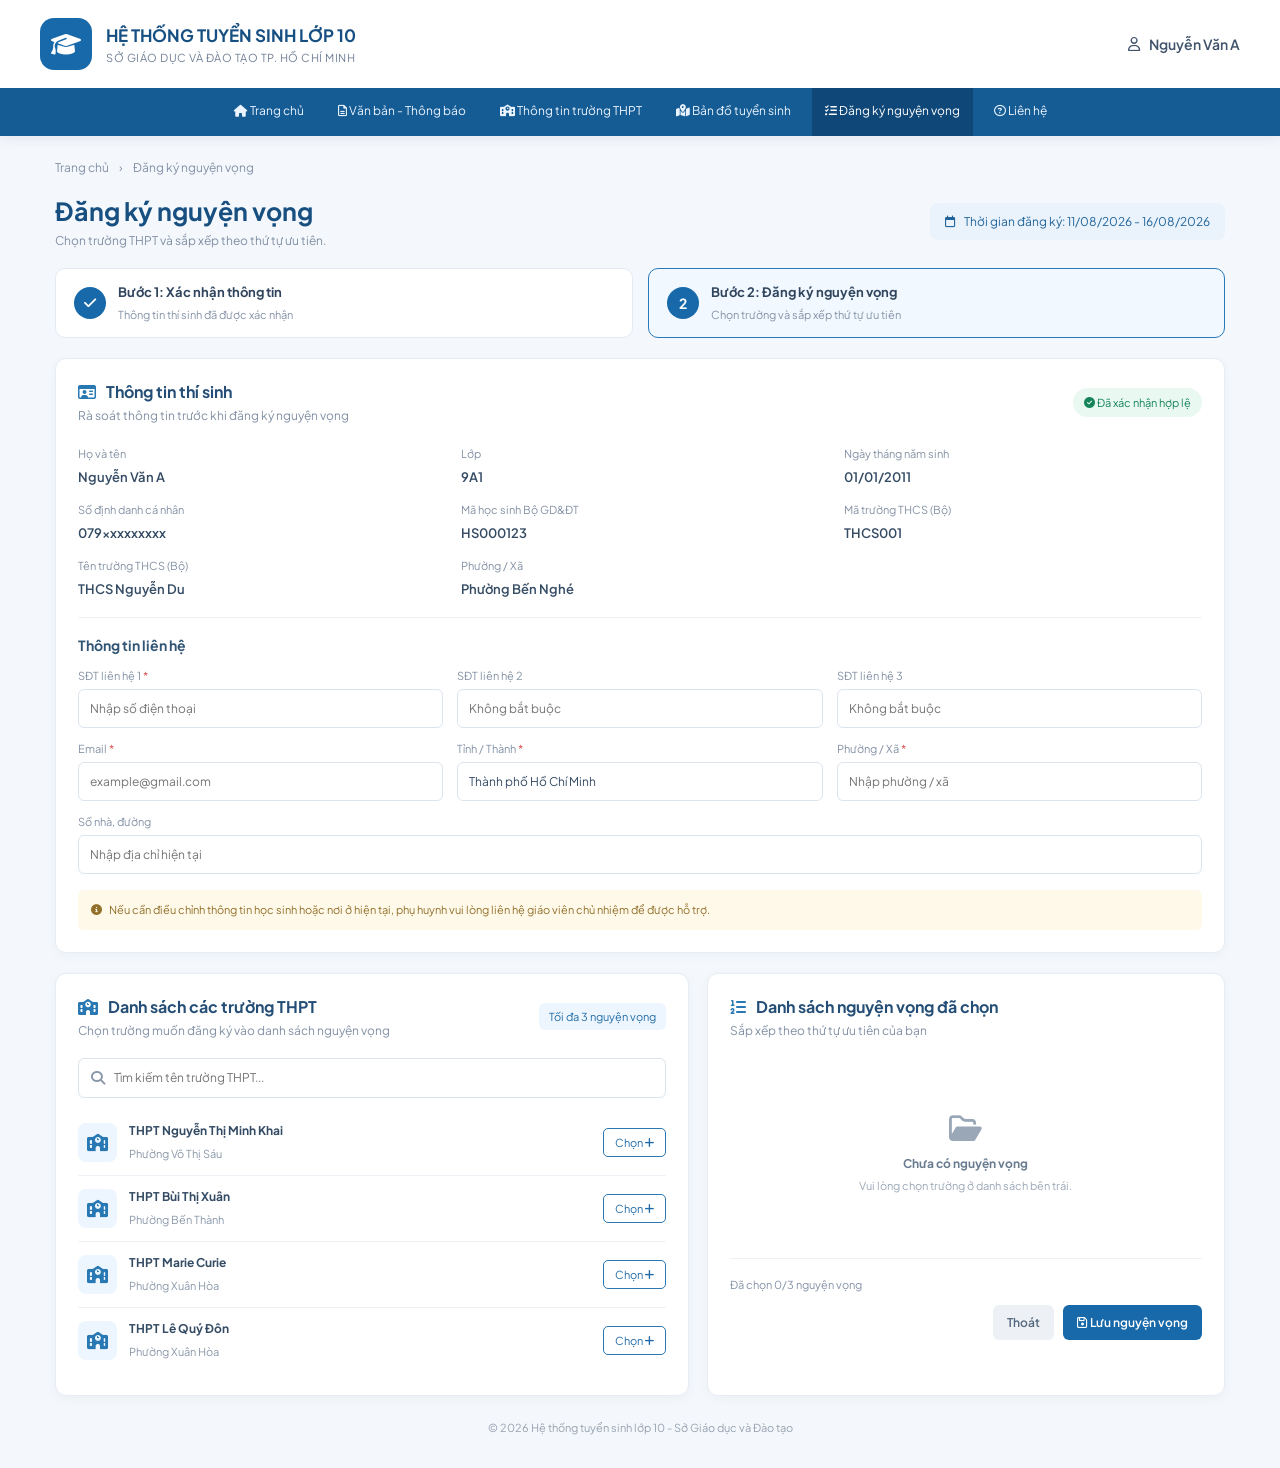
==== HTML/dangkynguyenvong.html @ de8bb590 "Them giao dien dang ky nguyen vong" ====
<!DOCTYPE html>
<html lang="vi">
<head>
    <meta charset="UTF-8">
    <meta name="viewport" content="width=device-width, initial-scale=1.0">
    <title>Đăng ký nguyện vọng - Tuyển sinh lớp 10</title>
    <link rel="stylesheet" href="../CSS/dangkynguyenvong.css">
    <link rel="stylesheet" href="https://cdnjs.cloudflare.com/ajax/libs/font-awesome/6.4.0/css/all.min.css">
    <link href="https://fonts.googleapis.com/css2?family=Plus+Jakarta+Sans:wght@400;500;600;700&display=swap" rel="stylesheet">
</head>
<body>
    <header class="header">
        <div class="header-top">
            <div class="brand">
                <div class="brand-icon"><i class="fa-solid fa-graduation-cap"></i></div>
                <div>
                    <h2>HỆ THỐNG TUYỂN SINH LỚP 10</h2>
                    <p>SỞ GIÁO DỤC VÀ ĐÀO TẠO TP. HỒ CHÍ MINH</p>
                </div>
            </div>
            <div class="student">
                <i class="fa-regular fa-user"></i>
                <span>Nguyễn Văn A</span>
            </div>
        </div>
        <nav class="navbar">
            <a href="trangchu.html"><i class="fa-solid fa-house"></i> Trang chủ</a>
            <a href="#"><i class="fa-regular fa-file-lines"></i> Văn bản - Thông báo</a>
            <a href="#"><i class="fa-solid fa-school"></i> Thông tin trường THPT</a>
            <a href="#"><i class="fa-solid fa-map-location-dot"></i> Bản đồ tuyển sinh</a>
            <a class="active" href="dangkynguyenvong.html"><i class="fa-solid fa-list-check"></i> Đăng ký nguyện vọng</a>
            <a href="#"><i class="fa-regular fa-circle-question"></i> Liên hệ</a>
        </nav>
    </header>

    <main class="container">
        <div class="breadcrumb">Trang chủ <span>›</span> Đăng ký nguyện vọng</div>

        <section class="page-heading">
            <div>
                <h1>Đăng ký nguyện vọng</h1>
                <p>Chọn trường THPT và sắp xếp theo thứ tự ưu tiên.</p>
            </div>
            <div class="time-note">
                <i class="fa-regular fa-calendar"></i>
                Thời gian đăng ký: 11/08/2026 - 16/08/2026
            </div>
        </section>

        <section class="steps">
            <div class="step done">
                <span class="step-number"><i class="fa-solid fa-check"></i></span>
                <div><b>Bước 1: Xác nhận thông tin</b><small>Thông tin thí sinh đã được xác nhận</small></div>
            </div>
            <div class="step current">
                <span class="step-number">2</span>
                <div><b>Bước 2: Đăng ký nguyện vọng</b><small>Chọn trường và sắp xếp thứ tự ưu tiên</small></div>
            </div>
        </section>

        <section class="info-card">
            <div class="section-title">
                <div>
                    <h2><i class="fa-regular fa-id-card"></i> Thông tin thí sinh</h2>
                    <p>Rà soát thông tin trước khi đăng ký nguyện vọng</p>
                </div>
                <span class="valid"><i class="fa-solid fa-circle-check"></i> Đã xác nhận hợp lệ</span>
            </div>

            <div class="info-grid">
                <div class="info-item"><label>Họ và tên</label><strong>Nguyễn Văn A</strong></div>
                <div class="info-item"><label>Lớp</label><strong>9A1</strong></div>
                <div class="info-item"><label>Ngày tháng năm sinh</label><strong>01/01/2011</strong></div>
                <div class="info-item"><label>Số định danh cá nhân</label><strong>079xxxxxxxxx</strong></div>
                <div class="info-item"><label>Mã học sinh Bộ GD&ĐT</label><strong>HS000123</strong></div>
                <div class="info-item"><label>Mã trường THCS (Bộ)</label><strong>THCS001</strong></div>
                <div class="info-item"><label>Tên trường THCS (Bộ)</label><strong>THCS Nguyễn Du</strong></div>
                <div class="info-item"><label>Phường / Xã</label><strong>Phường Bến Nghé</strong></div>
            </div>

            <div class="sub-title">Thông tin liên hệ</div>
            <div class="form-grid">
                <div class="form-group">
                    <label for="phone">SĐT liên hệ 1 <em>*</em></label>
                    <input id="phone" type="tel" placeholder="Nhập số điện thoại">
                </div>
                <div class="form-group">
                    <label for="phone2">SĐT liên hệ 2</label>
                    <input id="phone2" type="tel" placeholder="Không bắt buộc">
                </div>
                <div class="form-group">
                    <label for="phone3">SĐT liên hệ 3</label>
                    <input id="phone3" type="tel" placeholder="Không bắt buộc">
                </div>
                <div class="form-group">
                    <label for="email">Email <em>*</em></label>
                    <input id="email" type="email" placeholder="example@gmail.com">
                </div>
                <div class="form-group">
                    <label for="city">Tỉnh / Thành <em>*</em></label>
                    <input id="city" type="text" value="Thành phố Hồ Chí Minh">
                </div>
                <div class="form-group">
                    <label for="ward">Phường / Xã <em>*</em></label>
                    <input id="ward" type="text" placeholder="Nhập phường / xã">
                </div>
                <div class="form-group full">
                    <label for="address">Số nhà, đường</label>
                    <input id="address" type="text" placeholder="Nhập địa chỉ hiện tại">
                </div>
            </div>
            <p class="notice"><i class="fa-solid fa-circle-info"></i> Nếu cần điều chỉnh thông tin học sinh hoặc nơi ở hiện tại, phụ huynh vui lòng liên hệ giáo viên chủ nhiệm để được hỗ trợ.</p>
        </section>

        <section class="register-layout">
            <div class="school-card">
                <div class="section-title">
                    <div>
                        <h2><i class="fa-solid fa-school"></i> Danh sách các trường THPT</h2>
                        <p>Chọn trường muốn đăng ký vào danh sách nguyện vọng</p>
                    </div>
                    <span class="limit">Tối đa 3 nguyện vọng</span>
                </div>

                <div class="search-box">
                    <i class="fa-solid fa-magnifying-glass"></i>
                    <input id="searchSchool" type="text" placeholder="Tìm kiếm tên trường THPT...">
                </div>

                <div class="school-list" id="schoolList">
                    <div class="school-row" data-name="THPT Nguyễn Thị Minh Khai">
                        <div class="school-logo"><i class="fa-solid fa-school"></i></div>
                        <div class="school-info"><b>THPT Nguyễn Thị Minh Khai</b><small>Phường Võ Thị Sáu</small></div>
                        <button class="choose-btn" onclick="chonTruong('THPT Nguyễn Thị Minh Khai')">Chọn <i class="fa-solid fa-plus"></i></button>
                    </div>
                    <div class="school-row" data-name="THPT Bùi Thị Xuân">
                        <div class="school-logo"><i class="fa-solid fa-school"></i></div>
                        <div class="school-info"><b>THPT Bùi Thị Xuân</b><small>Phường Bến Thành</small></div>
                        <button class="choose-btn" onclick="chonTruong('THPT Bùi Thị Xuân')">Chọn <i class="fa-solid fa-plus"></i></button>
                    </div>
                    <div class="school-row" data-name="THPT Marie Curie">
                        <div class="school-logo"><i class="fa-solid fa-school"></i></div>
                        <div class="school-info"><b>THPT Marie Curie</b><small>Phường Xuân Hòa</small></div>
                        <button class="choose-btn" onclick="chonTruong('THPT Marie Curie')">Chọn <i class="fa-solid fa-plus"></i></button>
                    </div>
                    <div class="school-row" data-name="THPT Lê Quý Đôn">
                        <div class="school-logo"><i class="fa-solid fa-school"></i></div>
                        <div class="school-info"><b>THPT Lê Quý Đôn</b><small>Phường Xuân Hòa</small></div>
                        <button class="choose-btn" onclick="chonTruong('THPT Lê Quý Đôn')">Chọn <i class="fa-solid fa-plus"></i></button>
                    </div>
                </div>
            </div>

            <div class="selected-card">
                <div class="section-title">
                    <div>
                        <h2><i class="fa-solid fa-list-ol"></i> Danh sách nguyện vọng đã chọn</h2>
                        <p>Sắp xếp theo thứ tự ưu tiên của bạn</p>
                    </div>
                </div>
                <div id="selectedList" class="selected-list">
                    <div class="empty-state">
                        <i class="fa-regular fa-folder-open"></i>
                        <b>Chưa có nguyện vọng</b>
                        <span>Vui lòng chọn trường ở danh sách bên trái.</span>
                    </div>
                </div>
                <div class="selected-footer">
                    <span id="countText">Đã chọn 0/3 nguyện vọng</span>
                    <div class="action-buttons">
                        <button class="btn btn-light" onclick="thoatTrang()">Thoát</button>
                        <button class="btn btn-primary" onclick="luuNguyenVong()"><i class="fa-regular fa-floppy-disk"></i> Lưu nguyện vọng</button>
                    </div>
                </div>
            </div>
        </section>
        <div id="message" class="message"></div>
        <footer>© 2026 Hệ thống tuyển sinh lớp 10 - Sở Giáo dục và Đào tạo</footer>
    </main>

    <script>
        // Danh sách nguyện vọng đang chọn trên màn hình
        let nguyenVong = [];

        function chonTruong(tenTruong) {
            if (nguyenVong.includes(tenTruong)) {
                hienThongBao("Trường này đã có trong danh sách nguyện vọng.", "error");
                return;
            }
            if (nguyenVong.length >= 3) {
                hienThongBao("Bạn chỉ được đăng ký tối đa 3 nguyện vọng.", "error");
                return;
            }
            nguyenVong.push(tenTruong);
            hienThiNguyenVong();
        }

        function xoaTruong(index) {
            nguyenVong.splice(index, 1);
            hienThiNguyenVong();
        }

        function doiThuTu(index, huong) {
            const viTriMoi = index + huong;
            if (viTriMoi < 0 || viTriMoi >= nguyenVong.length) return;
            [nguyenVong[index], nguyenVong[viTriMoi]] =
                [nguyenVong[viTriMoi], nguyenVong[index]];
            hienThiNguyenVong();
        }

        function hienThiNguyenVong() {
            const danhSach = document.getElementById("selectedList");
            document.getElementById("countText").innerText =
                "Đã chọn " + nguyenVong.length + "/3 nguyện vọng";

            if (nguyenVong.length === 0) {
                danhSach.innerHTML = `<div class="empty-state">
                    <i class="fa-regular fa-folder-open"></i>
                    <b>Chưa có nguyện vọng</b>
                    <span>Vui lòng chọn trường ở danh sách bên trái.</span>
                </div>`;
                return;
            }

            danhSach.innerHTML = "";
            nguyenVong.forEach((ten, index) => {
                danhSach.innerHTML += `
                    <div class="selected-item">
                        <div class="priority">${index + 1}</div>
                        <div class="selected-name">
                            <b>${ten}</b>
                            <small>Nguyện vọng ${index + 1}</small>
                        </div>
                        <div class="item-actions">
                            <button title="Lên" onclick="doiThuTu(${index}, -1)" ${index === 0 ? "disabled" : ""}><i class="fa-solid fa-arrow-up"></i></button>
                            <button title="Xuống" onclick="doiThuTu(${index}, 1)" ${index === nguyenVong.length - 1 ? "disabled" : ""}><i class="fa-solid fa-arrow-down"></i></button>
                            <button class="delete-btn" title="Xóa" onclick="xoaTruong(${index})"><i class="fa-solid fa-trash"></i></button>
                        </div>
                    </div>`;
            });
        }

        function luuNguyenVong() {
            const phone = document.getElementById("phone").value.trim();
            const email = document.getElementById("email").value.trim();

            if (!phone || !email) {
                hienThongBao("Vui lòng nhập SĐT liên hệ 1 và Email.", "error");
                return;
            }
            if (nguyenVong.length === 0) {
                hienThongBao("Bạn chưa chọn nguyện vọng nào.", "error");
                return;
            }

            // Demo lưu trên trình duyệt. Khi kết nối CSDL, thay bằng API gửi dữ liệu.
            localStorage.setItem("nguyenVongDaLuu", JSON.stringify(nguyenVong));
            hienThongBao("Danh sách nguyện vọng đã được lưu thành công!", "success");
        }

        function thoatTrang() {
            if (confirm("Bạn có chắc chắn muốn thoát khỏi trang đăng ký nguyện vọng?")) {
                window.location.href = "trangchu.html";
            }
        }

        function hienThongBao(noiDung, loai) {
            const message = document.getElementById("message");
            message.className = "message " + loai;
            message.innerText = noiDung;
            message.style.display = "block";
        }

        document.getElementById("searchSchool").addEventListener("input", function () {
            const tuKhoa = this.value.toLowerCase();
            document.querySelectorAll(".school-row").forEach(function (row) {
                row.style.display = row.dataset.name.toLowerCase().includes(tuKhoa) ? "flex" : "none";
            });
        });
    </script>
</body>
</html>
---- CSS/dangkynguyenvong.css ----
* {
    margin: 0;
    padding: 0;
    box-sizing: border-box;
}

body {
    font-family: "Plus Jakarta Sans", Arial, sans-serif;
    background: #f4f7fb;
    color: #263449;
    font-size: 14px;
}

.header {
    background: #ffffff;
    box-shadow: 0 2px 12px rgba(25, 55, 90, 0.08);
}

.header-top {
    max-width: 1200px;
    margin: auto;
    min-height: 88px;
    display: flex;
    align-items: center;
    justify-content: space-between;
}

.brand {
    display: flex;
    align-items: center;
    gap: 14px;
}

.brand-icon {
    width: 52px;
    height: 52px;
    border-radius: 14px;
    display: grid;
    place-items: center;
    color: #ffffff;
    background: #1769aa;
    font-size: 24px;
}

.brand h2 {
    color: #164f82;
    font-size: 17px;
    margin-bottom: 5px;
}

.brand p {
    color: #718096;
    font-size: 11px;
    letter-spacing: 0.5px;
}

.student {
    color: #40536b;
    display: flex;
    align-items: center;
    gap: 9px;
    font-weight: 600;
}

.navbar {
    min-height: 48px;
    background: #155b94;
    display: flex;
    justify-content: center;
    gap: 8px;
    padding: 0 20px;
}

.navbar a {
    color: #eaf4ff;
    text-decoration: none;
    padding: 15px 13px;
    font-size: 12px;
    transition: 0.2s;
}

.navbar a:hover,
.navbar a.active {
    background: #0e4778;
    color: #ffffff;
}

.container {
    max-width: 1200px;
    margin: 24px auto;
    padding: 0 15px;
}

.breadcrumb {
    color: #8492a6;
    font-size: 12px;
    margin-bottom: 20px;
}

.breadcrumb span {
    padding: 0 8px;
}

.page-heading {
    display: flex;
    justify-content: space-between;
    align-items: center;
    margin-bottom: 20px;
}

.page-heading h1 {
    color: #174f80;
    font-size: 25px;
    margin-bottom: 6px;
}

.page-heading p,
.section-title p {
    color: #8190a4;
    font-size: 12px;
}

.time-note {
    background: #eaf3fc;
    color: #23659b;
    padding: 11px 15px;
    border-radius: 8px;
    font-size: 12px;
}

.time-note i {
    margin-right: 6px;
}

.steps {
    display: flex;
    gap: 15px;
    margin-bottom: 20px;
}

.step {
    flex: 1;
    display: flex;
    align-items: center;
    gap: 12px;
    padding: 15px 18px;
    background: #ffffff;
    border: 1px solid #e3eaf2;
    border-radius: 10px;
}

.step.current {
    border-color: #2779b9;
    background: #f1f8ff;
}

.step-number {
    width: 32px;
    height: 32px;
    border-radius: 50%;
    display: grid;
    place-items: center;
    background: #e4edf5;
    color: #58718a;
    font-weight: 700;
}

.step.done .step-number,
.step.current .step-number {
    background: #1769aa;
    color: #ffffff;
}

.step b {
    display: block;
    color: #31465e;
    font-size: 13px;
    margin-bottom: 4px;
}

.step small {
    color: #8492a6;
    font-size: 11px;
}

.info-card,
.school-card,
.selected-card {
    background: #ffffff;
    border: 1px solid #e7edf4;
    border-radius: 11px;
    padding: 22px;
    box-shadow: 0 3px 12px rgba(25, 55, 90, 0.035);
}

.section-title {
    display: flex;
    align-items: center;
    justify-content: space-between;
    gap: 12px;
    margin-bottom: 20px;
}

.section-title h2 {
    color: #244e76;
    font-size: 16px;
    margin-bottom: 6px;
}

.section-title h2 i {
    color: #2878b4;
    margin-right: 7px;
}

.valid {
    color: #16845b;
    background: #e9f8f1;
    padding: 8px 11px;
    border-radius: 20px;
    font-size: 11px;
    white-space: nowrap;
}

.info-grid {
    display: grid;
    grid-template-columns: repeat(3, 1fr);
    gap: 18px 25px;
    padding: 4px 0 20px;
}

.info-item label,
.form-group label {
    display: block;
    color: #8391a4;
    font-size: 11px;
    margin-bottom: 7px;
}

.info-item strong {
    color: #344b64;
    font-size: 13px;
    font-weight: 600;
}

.sub-title {
    color: #315675;
    font-weight: 700;
    border-top: 1px solid #edf1f5;
    padding-top: 18px;
    margin-bottom: 15px;
}

.form-grid {
    display: grid;
    grid-template-columns: repeat(3, 1fr);
    gap: 14px;
}

.form-group input {
    width: 100%;
    height: 39px;
    border: 1px solid #dce4ed;
    border-radius: 6px;
    padding: 0 11px;
    outline: none;
    color: #344b64;
    font-family: inherit;
    font-size: 12px;
}

.form-group input:focus,
.search-box input:focus {
    border-color: #3685c1;
    box-shadow: 0 0 0 2px rgba(54, 133, 193, 0.1);
}

.form-group em {
    color: #df5656;
    font-style: normal;
}

.form-group.full {
    grid-column: 1 / -1;
}

.notice {
    margin-top: 16px;
    padding: 11px 13px;
    background: #fff9e9;
    color: #92702b;
    border-radius: 6px;
    font-size: 11px;
    line-height: 1.6;
}

.notice i {
    margin-right: 5px;
}

.register-layout {
    display: grid;
    grid-template-columns: 1.1fr 0.9fr;
    gap: 18px;
    margin-top: 20px;
}

.limit {
    color: #236da5;
    background: #edf6ff;
    padding: 7px 10px;
    border-radius: 6px;
    font-size: 11px;
    white-space: nowrap;
}

.search-box {
    height: 40px;
    border: 1px solid #dce4ed;
    border-radius: 6px;
    display: flex;
    align-items: center;
    gap: 9px;
    padding: 0 12px;
    margin-bottom: 12px;
    color: #8796a8;
}

.search-box input {
    border: 0;
    outline: 0;
    width: 100%;
    height: 100%;
    font-family: inherit;
    font-size: 12px;
}

.school-row {
    display: flex;
    align-items: center;
    gap: 12px;
    padding: 13px 0;
    border-bottom: 1px solid #edf1f5;
}

.school-row:last-child {
    border-bottom: 0;
}

.school-logo {
    width: 39px;
    height: 39px;
    display: grid;
    place-items: center;
    color: #2878b4;
    background: #edf6ff;
    border-radius: 8px;
    font-size: 17px;
}

.school-info {
    flex: 1;
}

.school-info b,
.selected-name b {
    display: block;
    color: #344b64;
    font-size: 12px;
    margin-bottom: 5px;
}

.school-info small,
.selected-name small {
    color: #8a98a9;
    font-size: 11px;
}

.choose-btn {
    border: 1px solid #2b78b5;
    color: #216ca8;
    background: #ffffff;
    padding: 7px 11px;
    border-radius: 5px;
    cursor: pointer;
    font-family: inherit;
    font-size: 11px;
}

.choose-btn:hover {
    color: #ffffff;
    background: #216ca8;
}

.selected-list {
    min-height: 190px;
}

.empty-state {
    min-height: 190px;
    display: flex;
    flex-direction: column;
    justify-content: center;
    align-items: center;
    color: #9aa7b6;
    gap: 8px;
    text-align: center;
}

.empty-state i {
    font-size: 29px;
    margin-bottom: 5px;
}

.empty-state b {
    color: #687b90;
    font-size: 12px;
}

.empty-state span {
    font-size: 11px;
}

.selected-item {
    display: flex;
    align-items: center;
    gap: 11px;
    padding: 13px 0;
    border-bottom: 1px solid #edf1f5;
}

.priority {
    width: 31px;
    height: 31px;
    border-radius: 50%;
    display: grid;
    place-items: center;
    color: #ffffff;
    background: #1769aa;
    font-weight: 700;
}

.selected-name {
    flex: 1;
}

.item-actions {
    display: flex;
    gap: 4px;
}

.item-actions button {
    width: 27px;
    height: 27px;
    border: 1px solid #dce4ed;
    border-radius: 5px;
    color: #61768c;
    background: #ffffff;
    cursor: pointer;
}

.item-actions button:disabled {
    opacity: 0.35;
    cursor: not-allowed;
}

.item-actions .delete-btn {
    color: #d65353;
}

.selected-footer {
    border-top: 1px solid #edf1f5;
    padding-top: 15px;
    margin-top: 10px;
}

#countText {
    color: #8492a6;
    font-size: 11px;
}

.action-buttons {
    display: flex;
    justify-content: flex-end;
    gap: 9px;
    margin-top: 13px;
}

.btn {
    padding: 10px 14px;
    border-radius: 6px;
    border: 0;
    cursor: pointer;
    font-family: inherit;
    font-size: 12px;
    font-weight: 600;
}

.btn-light {
    background: #edf1f5;
    color: #53677d;
}

.btn-primary {
    background: #1769aa;
    color: #ffffff;
}

.btn-primary:hover {
    background: #105587;
}

.message {
    display: none;
    margin-top: 15px;
    padding: 12px 15px;
    border-radius: 6px;
    font-size: 12px;
}

.message.success {
    display: block;
    color: #16734f;
    background: #e8f7ef;
}

.message.error {
    display: block;
    color: #b63e3e;
    background: #fff0f0;
}

footer {
    text-align: center;
    color: #96a2b1;
    font-size: 11px;
    padding: 25px 0 10px;
}

@media (max-width: 850px) {
    .header-top {
        padding: 15px;
    }

    .navbar {
        justify-content: flex-start;
        overflow-x: auto;
    }

    .navbar a {
        white-space: nowrap;
    }

    .register-layout {
        grid-template-columns: 1fr;
    }
}

@media (max-width: 600px) {
    .page-heading {
        display: block;
    }

    .time-note {
        display: inline-block;
        margin-top: 12px;
    }

    .steps {
        flex-direction: column;
    }

    .info-grid,
    .form-grid {
        grid-template-columns: 1fr 1fr;
    }

    .section-title {
        align-items: flex-start;
        flex-direction: column;
    }

    .student {
        display: none;
    }
}
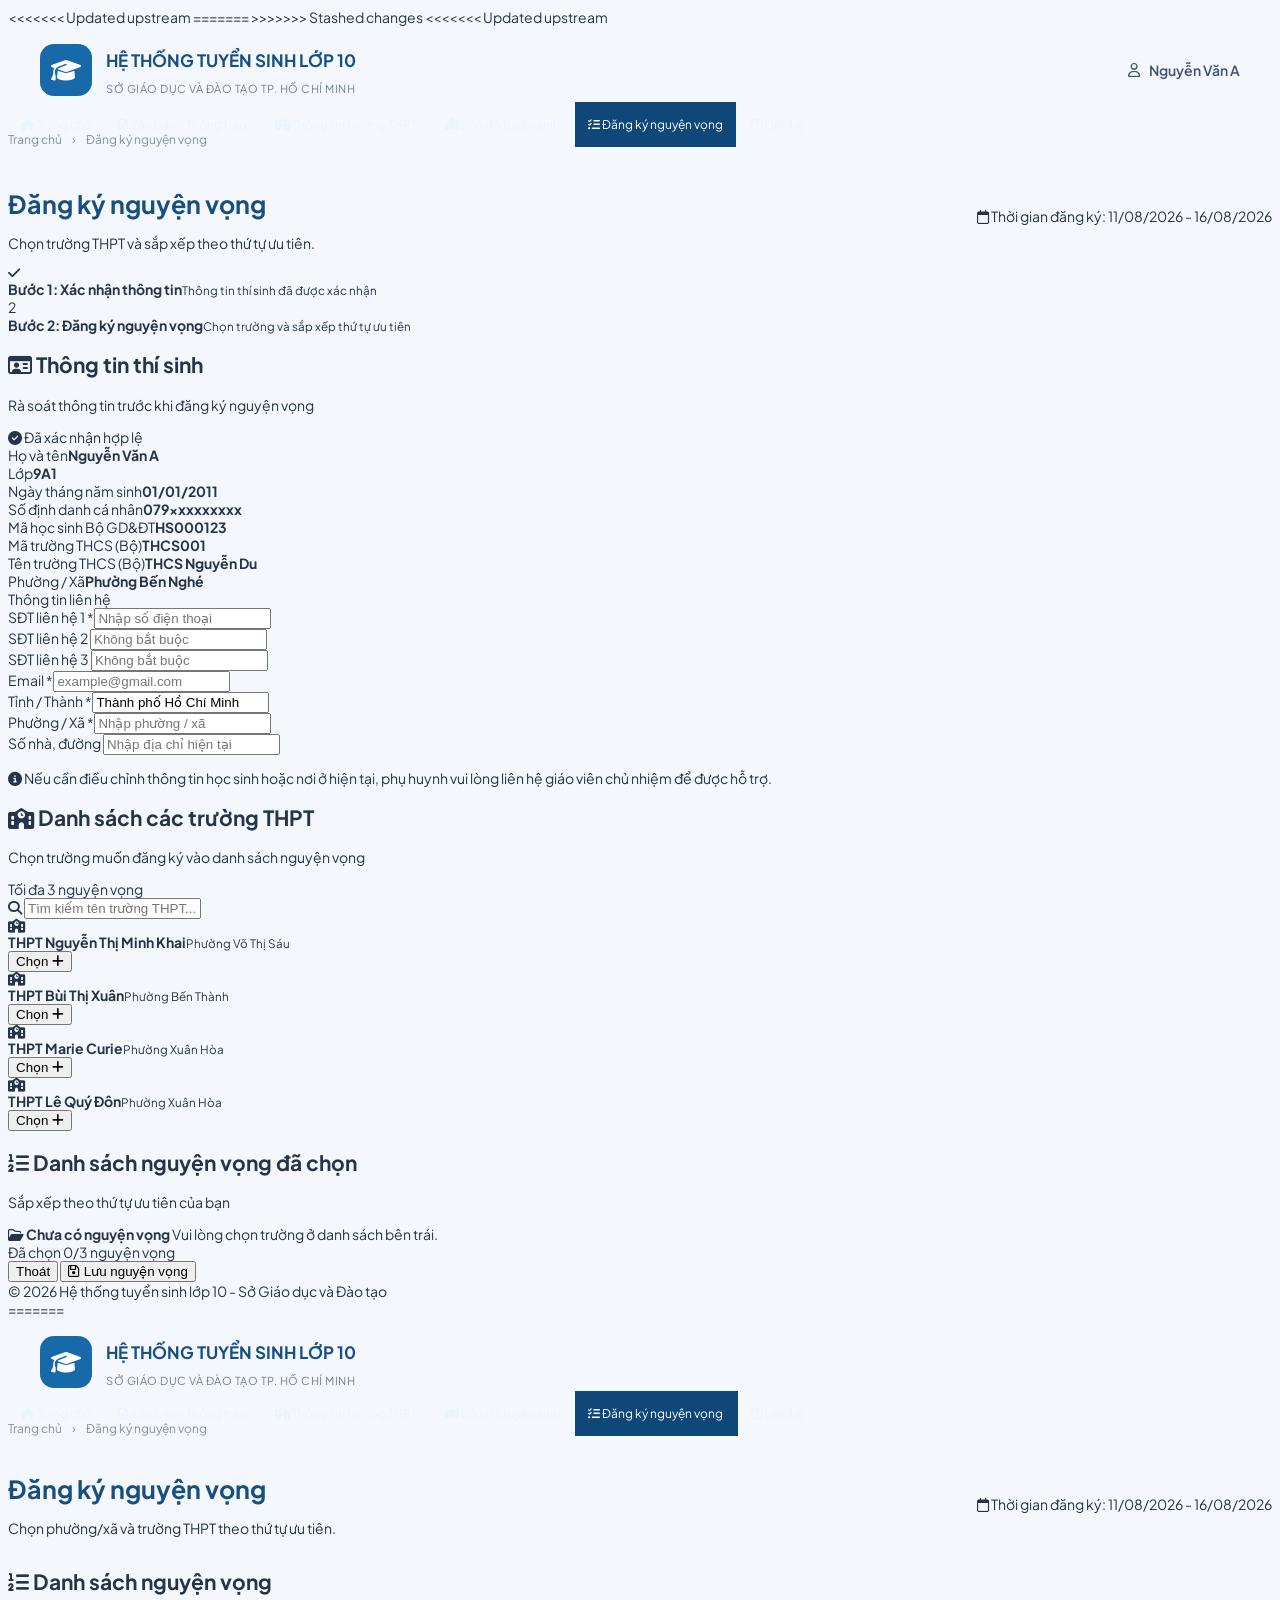
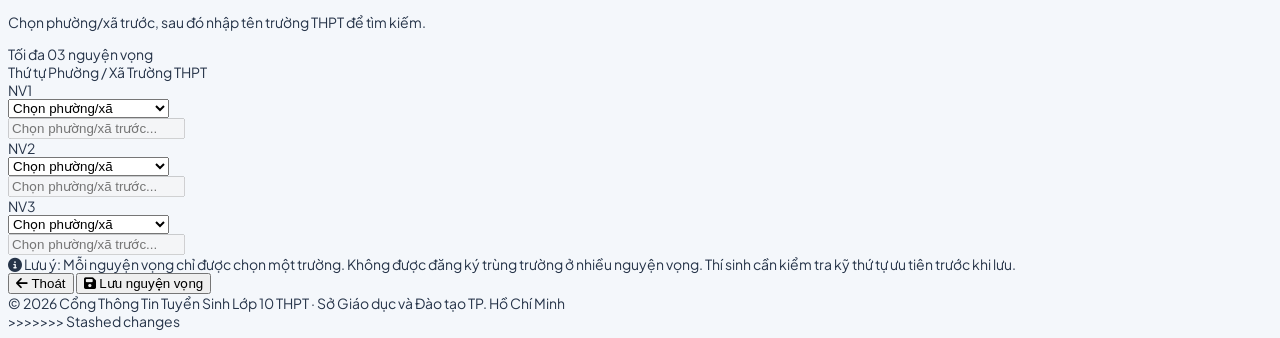
==== commit 5669f4e5: "Cap nhat dang ky nguyen vong va database" ====
--- a/HTML/dangkynguyenvong.html
+++ b/HTML/dangkynguyenvong.html
@@ -1,9 +1,14 @@
+<<<<<<< Updated upstream
+=======
+
+>>>>>>> Stashed changes
 <!DOCTYPE html>
 <html lang="vi">
 <head>
     <meta charset="UTF-8">
     <meta name="viewport" content="width=device-width, initial-scale=1.0">
     <title>Đăng ký nguyện vọng - Tuyển sinh lớp 10</title>
+<<<<<<< Updated upstream
     <link rel="stylesheet" href="../CSS/dangkynguyenvong.css">
     <link rel="stylesheet" href="https://cdnjs.cloudflare.com/ajax/libs/font-awesome/6.4.0/css/all.min.css">
     <link href="https://fonts.googleapis.com/css2?family=Plus+Jakarta+Sans:wght@400;500;600;700&display=swap" rel="stylesheet">
@@ -278,5 +283,665 @@
             });
         });
     </script>
+=======
+
+    <link rel="stylesheet" href="https://cdnjs.cloudflare.com/ajax/libs/font-awesome/6.4.0/css/all.min.css">
+    <link href="https://fonts.googleapis.com/css2?family=Plus+Jakarta+Sans:wght@400;500;600;700&display=swap" rel="stylesheet">
+
+    <link rel="stylesheet" href="../CSS/dangkynguyenvong.css">
+</head>
+
+<body>
+
+<!-- HEADER -->
+<header class="header">
+    <div class="header-top">
+        <div class="brand">
+            <div class="brand-icon">
+                <i class="fa-solid fa-graduation-cap"></i>
+            </div>
+
+            <div>
+                <h2>HỆ THỐNG TUYỂN SINH LỚP 10</h2>
+                <p>SỞ GIÁO DỤC VÀ ĐÀO TẠO TP. HỒ CHÍ MINH</p>
+            </div>
+        </div>
+    </div>
+</header>
+
+<!-- MENU -->
+<nav class="navbar">
+    <a href="trangchu.html">
+        <i class="fa-solid fa-house"></i> Trang chủ
+    </a>
+
+    <a href="#">
+        <i class="fa-regular fa-file-lines"></i> Văn bản - Thông báo
+    </a>
+
+    <a href="#">
+        <i class="fa-solid fa-school"></i> Thông tin trường THPT
+    </a>
+
+    <a href="#">
+        <i class="fa-solid fa-map"></i> Bản đồ tuyển sinh
+    </a>
+
+    <a href="#" class="active">
+        <i class="fa-solid fa-list-check"></i> Đăng ký nguyện vọng
+    </a>
+
+    <a href="#">
+        <i class="fa-regular fa-circle-question"></i> Liên hệ
+    </a>
+</nav>
+
+<!-- NỘI DUNG CHÍNH -->
+<main class="container">
+
+    <div class="breadcrumb">
+        Trang chủ <span>›</span> Đăng ký nguyện vọng
+    </div>
+
+    <div class="page-heading">
+        <div>
+            <h1>Đăng ký nguyện vọng</h1>
+            <p>Chọn phường/xã và trường THPT theo thứ tự ưu tiên.</p>
+        </div>
+
+        <div class="time-note">
+            <i class="fa-regular fa-calendar"></i>
+            Thời gian đăng ký: 11/08/2026 - 16/08/2026
+        </div>
+    </div>
+
+    <!-- KHUNG ĐĂNG KÝ -->
+    <section class="register-card">
+
+        <div class="section-title">
+            <div>
+                <h2>
+                    <i class="fa-solid fa-list-ol"></i>
+                    Danh sách nguyện vọng
+                </h2>
+
+                <p>
+                    Chọn phường/xã trước, sau đó nhập tên trường THPT để tìm kiếm.
+                </p>
+            </div>
+
+            <span class="limit">Tối đa 03 nguyện vọng</span>
+        </div>
+
+        <!-- TIÊU ĐỀ CỘT -->
+        <div class="column-heading">
+            <span>Thứ tự</span>
+            <span>Phường / Xã</span>
+            <span>Trường THPT</span>
+        </div>
+
+        <!-- NGUYỆN VỌNG 1 -->
+        <div class="preference-row">
+
+            <div class="priority-label">NV1</div>
+
+            <div class="ward-field">
+                <select class="ward-select" data-index="0">
+                    <option value="">Chọn phường/xã</option>
+                </select>
+            </div>
+
+            <div class="school-field">
+                <div class="input-wrapper">
+                    <input
+                        type="text"
+                        class="school-input"
+                        data-index="0"
+                        placeholder="Chọn phường/xã trước..."
+                        autocomplete="off"
+                        disabled
+                    >
+                </div>
+
+                <div class="suggestions"></div>
+            </div>
+
+        </div>
+
+        <!-- NGUYỆN VỌNG 2 -->
+        <div class="preference-row">
+
+            <div class="priority-label">NV2</div>
+
+            <div class="ward-field">
+                <select class="ward-select" data-index="1">
+                    <option value="">Chọn phường/xã</option>
+                </select>
+            </div>
+
+            <div class="school-field">
+                <div class="input-wrapper">
+                    <input
+                        type="text"
+                        class="school-input"
+                        data-index="1"
+                        placeholder="Chọn phường/xã trước..."
+                        autocomplete="off"
+                        disabled
+                    >
+                </div>
+
+                <div class="suggestions"></div>
+            </div>
+
+        </div>
+
+        <!-- NGUYỆN VỌNG 3 -->
+        <div class="preference-row">
+
+            <div class="priority-label">NV3</div>
+
+            <div class="ward-field">
+                <select class="ward-select" data-index="2">
+                    <option value="">Chọn phường/xã</option>
+                </select>
+            </div>
+
+            <div class="school-field">
+                <div class="input-wrapper">
+                    <input
+                        type="text"
+                        class="school-input"
+                        data-index="2"
+                        placeholder="Chọn phường/xã trước..."
+                        autocomplete="off"
+                        disabled
+                    >
+                </div>
+
+                <div class="suggestions"></div>
+            </div>
+
+        </div>
+
+        <!-- LƯU Ý -->
+        <div class="notice">
+            <i class="fa-solid fa-circle-info"></i>
+
+            Lưu ý: Mỗi nguyện vọng chỉ được chọn một trường.
+            Không được đăng ký trùng trường ở nhiều nguyện vọng.
+            Thí sinh cần kiểm tra kỹ thứ tự ưu tiên trước khi lưu.
+        </div>
+
+        <!-- THÔNG BÁO -->
+        <div id="message" class="message"></div>
+
+        <!-- NÚT CHỨC NĂNG -->
+        <div class="action-buttons">
+
+            <button
+                type="button"
+                class="btn btn-light"
+                onclick="cancelRegistration()"
+            >
+                <i class="fa-solid fa-arrow-left"></i>
+                Thoát
+            </button>
+
+            <button
+                type="button"
+                class="btn btn-primary"
+                onclick="saveRegistration()"
+            >
+                <i class="fa-solid fa-floppy-disk"></i>
+                Lưu nguyện vọng
+            </button>
+
+        </div>
+
+    </section>
+
+</main>
+
+<!-- FOOTER -->
+<footer>
+    © 2026 Cổng Thông Tin Tuyển Sinh Lớp 10 THPT ·
+    Sở Giáo dục và Đào tạo TP. Hồ Chí Minh
+</footer>
+
+<script>
+
+// =====================================
+// 1. DỮ LIỆU MẪU PHƯỜNG/XÃ VÀ TRƯỜNG
+// =====================================
+
+const schoolData = {
+
+    "Phường Bến Nghé": [
+        "THPT Trưng Vương",
+        "THPT Lê Quý Đôn",
+        "THPT Marie Curie"
+    ],
+
+    "Phường Bến Thành": [
+        "THPT Nguyễn Thị Minh Khai",
+        "THPT Lê Thị Hồng Gấm"
+    ],
+
+    "Phường Tân Định": [
+        "THPT Võ Thị Sáu",
+        "THPT Hoàng Hoa Thám"
+    ],
+
+    "Phường Cầu Ông Lãnh": [
+        "THPT Ten Lơ Man",
+        "THPT Ernst Thälmann"
+    ],
+
+    "Phường Sài Gòn": [
+        "THPT chuyên Trần Đại Nghĩa",
+        "THPT Nguyễn Thị Diệu"
+    ]
+
+};
+
+
+// =====================================
+// 2. LẤY CÁC PHẦN TỬ HTML
+// =====================================
+
+const wardSelects = document.querySelectorAll(".ward-select");
+const schoolInputs = document.querySelectorAll(".school-input");
+
+// Lưu trường đã chọn ở từng nguyện vọng
+const selectedSchools = ["", "", ""];
+
+
+// =====================================
+// 3. HIỂN THỊ DANH SÁCH PHƯỜNG/XÃ
+// =====================================
+
+wardSelects.forEach(select => {
+
+    Object.keys(schoolData).forEach(ward => {
+
+        const option = document.createElement("option");
+
+        option.value = ward;
+        option.textContent = ward;
+
+        select.appendChild(option);
+
+    });
+
+});
+
+
+// =====================================
+// 4. KIỂM TRA TRƯỜNG ĐÃ ĐƯỢC CHỌN
+// =====================================
+
+function isSchoolSelected(school, currentIndex) {
+
+    return selectedSchools.some((item, index) => {
+
+        return index !== currentIndex && item === school;
+
+    });
+
+}
+
+
+// =====================================
+// 5. HIỂN THỊ THÔNG BÁO
+// =====================================
+
+function showMessage(content, type) {
+
+    const message = document.getElementById("message");
+
+    message.textContent = content;
+    message.className = "message";
+
+    if (content) {
+        message.classList.add(type);
+    }
+
+}
+
+
+// =====================================
+// 6. KHI THAY ĐỔI PHƯỜNG/XÃ
+// =====================================
+
+wardSelects.forEach(select => {
+
+    select.addEventListener("change", function () {
+
+        const index = Number(this.dataset.index);
+
+        const input = schoolInputs[index];
+
+        const suggestionBox =
+            input.closest(".school-field").querySelector(".suggestions");
+
+        // Xóa trường đã chọn trước đó
+        input.value = "";
+        selectedSchools[index] = "";
+
+        // Cho phép nhập trường khi đã chọn phường/xã
+        if (this.value) {
+
+            input.disabled = false;
+            input.placeholder = "Nhập tên trường cần tìm...";
+
+        } else {
+
+            input.disabled = true;
+            input.placeholder = "Chọn phường/xã trước...";
+
+        }
+
+        suggestionBox.innerHTML = "";
+        suggestionBox.style.display = "none";
+
+        showMessage("", "");
+
+    });
+
+});
+
+
+// =====================================
+// 7. TÌM KIẾM TRƯỜNG THEO PHƯỜNG/XÃ
+// =====================================
+
+schoolInputs.forEach(input => {
+
+    input.addEventListener("input", function () {
+
+        const index = Number(this.dataset.index);
+
+        const ward = wardSelects[index].value;
+
+        const keyword = this.value.trim().toLowerCase();
+
+        const suggestionBox =
+            this.closest(".school-field").querySelector(".suggestions");
+
+        // Khi người dùng sửa tên trường,
+        // hủy lựa chọn trường trước đó
+        selectedSchools[index] = "";
+
+        suggestionBox.innerHTML = "";
+
+        if (!ward || !keyword) {
+
+            suggestionBox.style.display = "none";
+            return;
+
+        }
+
+        // Lấy danh sách trường thuộc phường/xã
+        const schools = schoolData[ward] || [];
+
+        // Lọc trường theo từ khóa
+        const results = schools.filter(school => {
+
+            return school.toLowerCase().includes(keyword);
+
+        });
+
+        // Không hiển thị trường đã được chọn ở nguyện vọng khác
+        const availableSchools = results.filter(school => {
+
+            return !isSchoolSelected(school, index);
+
+        });
+
+        // Không có kết quả
+        if (availableSchools.length === 0) {
+
+            const noResult = document.createElement("div");
+
+            noResult.className = "no-result";
+            noResult.textContent = "Không tìm thấy trường phù hợp.";
+
+            suggestionBox.appendChild(noResult);
+
+        } else {
+
+            // Hiển thị các trường phù hợp
+            availableSchools.forEach(school => {
+
+                const item = document.createElement("div");
+
+                item.className = "suggestion-item";
+                item.textContent = school;
+
+                item.addEventListener("click", function () {
+
+                    selectSchool(index, school);
+
+                });
+
+                suggestionBox.appendChild(item);
+
+            });
+
+        }
+
+        suggestionBox.style.display = "block";
+
+        showMessage("", "");
+
+    });
+
+
+    // Hiển thị lại gợi ý khi nhấn vào ô nhập
+    input.addEventListener("focus", function () {
+
+        if (!this.disabled && this.value.trim() !== "") {
+
+            this.dispatchEvent(new Event("input"));
+
+        }
+
+    });
+
+});
+
+
+// =====================================
+// 8. CHỌN TRƯỜNG TỪ DANH SÁCH GỢI Ý
+// =====================================
+
+function selectSchool(index, school) {
+
+    // Kiểm tra trùng trường
+    if (isSchoolSelected(school, index)) {
+        showMessage(
+            "Trường này đã được chọn ở nguyện vọng khác.",
+            "error"
+        );
+        return;
+    }
+
+    // Lưu trường được chọn
+    selectedSchools[index] = school;
+
+    // Hiển thị tên trường trong ô nhập
+    schoolInputs[index].value = school;
+
+    // Đóng danh sách gợi ý
+    const suggestionBox =
+        schoolInputs[index].closest(".school-field").querySelector(".suggestions");
+
+    suggestionBox.style.display = "none";
+
+    // Xóa thông báo, không báo thành công tại đây
+    showMessage("", "");
+}
+
+
+// =====================================
+// 9. ĐÓNG DANH SÁCH GỢI Ý KHI NHẤN RA NGOÀI
+// =====================================
+
+document.addEventListener("click", function (event) {
+
+    if (!event.target.closest(".school-field")) {
+
+        document.querySelectorAll(".suggestions").forEach(box => {
+
+            box.style.display = "none";
+
+        });
+
+    }
+
+});
+
+
+// =====================================
+// 10. LƯU NGUYỆN VỌNG
+// =====================================
+
+function saveRegistration() {
+
+    const wards = [];
+    const schools = [];
+
+    for (let i = 0; i < 3; i++) {
+
+        const ward = wardSelects[i].value;
+
+        const school = selectedSchools[i];
+
+        const typedSchool = schoolInputs[i].value.trim();
+
+
+        // Đã nhập tên trường nhưng chưa chọn từ gợi ý
+        if (typedSchool && !school) {
+
+            showMessage(
+                "Vui lòng chọn trường từ danh sách gợi ý ở nguyện vọng " + (i + 1) + ".",
+                "error"
+            );
+
+            return;
+
+        }
+
+
+        // Đã chọn phường/xã nhưng chưa chọn trường
+        if (ward && !school) {
+
+            showMessage(
+                "Vui lòng chọn trường cho nguyện vọng " + (i + 1) + ".",
+                "error"
+            );
+
+            return;
+
+        }
+
+
+        // Đã chọn trường nhưng chưa chọn phường/xã
+        if (school && !ward) {
+
+            showMessage(
+                "Vui lòng chọn phường/xã cho nguyện vọng " + (i + 1) + ".",
+                "error"
+            );
+
+            return;
+
+        }
+
+
+        wards.push(ward);
+        schools.push(school);
+
+    }
+
+
+    // Kiểm tra đã đăng ký ít nhất một nguyện vọng
+    if (!schools.some(Boolean)) {
+
+        showMessage(
+            "Bạn chưa đăng ký nguyện vọng nào.",
+            "error"
+        );
+
+        return;
+
+    }
+
+
+    // Kiểm tra trùng trường lần cuối
+    const registeredSchools = schools.filter(Boolean);
+
+    if (new Set(registeredSchools).size !== registeredSchools.length) {
+
+        showMessage(
+            "Không được đăng ký trùng trường ở nhiều nguyện vọng.",
+            "error"
+        );
+
+        return;
+
+    }
+
+
+    // Tạo dữ liệu nguyện vọng
+    const registration = {
+
+        wards: wards,
+
+        schools: schools,
+
+        savedAt: new Date().toISOString()
+
+    };
+
+
+    // Lưu vào trình duyệt
+    localStorage.setItem(
+        "nguyenVongTuyenSinh",
+        JSON.stringify(registration)
+    );
+
+
+    // Thông báo lưu thành công
+    showMessage(
+        "Lưu nguyện vọng thành công!",
+        "success"
+    );
+
+}
+
+
+// =====================================
+// 11. THOÁT TRANG
+// =====================================
+
+function cancelRegistration() {
+
+    const confirmExit = confirm(
+        "Bạn có chắc chắn muốn thoát? Những thay đổi chưa lưu sẽ không được ghi nhận."
+    );
+
+    if (confirmExit) {
+
+        window.location.href = "trangchu.html";
+
+    }
+
+}
+
+</script>
+
+>>>>>>> Stashed changes
 </body>
 </html>
--- a/CSS/dangkynguyenvong.css
+++ b/CSS/dangkynguyenvong.css
@@ -1,3 +1,7 @@
+<<<<<<< Updated upstream
+=======
+
+>>>>>>> Stashed changes
 * {
     margin: 0;
     padding: 0;
@@ -11,6 +15,11 @@
     font-size: 14px;
 }
 
+<<<<<<< Updated upstream
+=======
+/* HEADER */
+
+>>>>>>> Stashed changes
 .header {
     background: #ffffff;
     box-shadow: 0 2px 12px rgba(25, 55, 90, 0.08);
@@ -62,6 +71,11 @@
     font-weight: 600;
 }
 
+<<<<<<< Updated upstream
+=======
+/* NAVIGATION */
+
+>>>>>>> Stashed changes
 .navbar {
     min-height: 48px;
     background: #155b94;
@@ -85,6 +99,11 @@
     color: #ffffff;
 }
 
+<<<<<<< Updated upstream
+=======
+/* MAIN CONTENT */
+
+>>>>>>> Stashed changes
 .container {
     max-width: 1200px;
     margin: 24px auto;
@@ -105,6 +124,10 @@
     display: flex;
     justify-content: space-between;
     align-items: center;
+<<<<<<< Updated upstream
+=======
+    gap: 15px;
+>>>>>>> Stashed changes
     margin-bottom: 20px;
 }
 
@@ -114,8 +137,12 @@
     margin-bottom: 6px;
 }
 
+<<<<<<< Updated upstream
 .page-heading p,
 .section-title p {
+=======
+.page-heading p {
+>>>>>>> Stashed changes
     color: #8190a4;
     font-size: 12px;
 }
@@ -126,11 +153,16 @@
     padding: 11px 15px;
     border-radius: 8px;
     font-size: 12px;
+<<<<<<< Updated upstream
+=======
+    white-space: nowrap;
+>>>>>>> Stashed changes
 }
 
 .time-note i {
     margin-right: 6px;
 }
+<<<<<<< Updated upstream
 
 .steps {
     display: flex;
@@ -190,6 +222,25 @@
     border: 1px solid #e7edf4;
     border-radius: 11px;
     padding: 22px;
+=======
+.column-heading,
+.preference-row {
+    display: grid;
+    grid-template-columns: 90px 1fr 1.5fr;
+    gap: 15px;
+    align-items: center;
+}
+
+
+
+/* REGISTRATION CARD */
+
+.register-card {
+    background: #ffffff;
+    border: 1px solid #e7edf4;
+    border-radius: 11px;
+    padding: 25px;
+>>>>>>> Stashed changes
     box-shadow: 0 3px 12px rgba(25, 55, 90, 0.035);
 }
 
@@ -198,13 +249,22 @@
     align-items: center;
     justify-content: space-between;
     gap: 12px;
+<<<<<<< Updated upstream
     margin-bottom: 20px;
+=======
+    margin-bottom: 25px;
+>>>>>>> Stashed changes
 }
 
 .section-title h2 {
     color: #244e76;
+<<<<<<< Updated upstream
     font-size: 16px;
     margin-bottom: 6px;
+=======
+    font-size: 17px;
+    margin-bottom: 7px;
+>>>>>>> Stashed changes
 }
 
 .section-title h2 i {
@@ -212,15 +272,29 @@
     margin-right: 7px;
 }
 
+<<<<<<< Updated upstream
 .valid {
     color: #16845b;
     background: #e9f8f1;
     padding: 8px 11px;
     border-radius: 20px;
+=======
+.section-title p {
+    color: #8190a4;
+    font-size: 12px;
+}
+
+.limit {
+    color: #236da5;
+    background: #edf6ff;
+    padding: 8px 12px;
+    border-radius: 6px;
+>>>>>>> Stashed changes
     font-size: 11px;
     white-space: nowrap;
 }
 
+<<<<<<< Updated upstream
 .info-grid {
     display: grid;
     grid-template-columns: repeat(3, 1fr);
@@ -286,17 +360,169 @@
 .notice {
     margin-top: 16px;
     padding: 11px 13px;
+=======
+/* COLUMN HEADER */
+
+.column-heading {
+    display: grid;
+    grid-template-columns: 90px 1fr 1.5fr;
+    gap: 18px;
+    padding: 0 15px 12px;
+    color: #71849a;
+    font-size: 12px;
+    font-weight: 600;
+    border-bottom: 1px solid #e9eef4;
+}
+
+/* PREFERENCE ROW */
+
+.preference-row {
+    display: grid;
+    grid-template-columns: 90px 1fr 1.5fr;
+    align-items: center;
+    gap: 18px;
+    padding: 22px 15px;
+    border-bottom: 1px solid #edf1f5;
+}
+
+.priority-label {
+    color: #1769aa;
+    font-size: 20px;
+    font-weight: 700;
+}
+
+/* SCHOOL INPUT */
+
+.school-field {
+    position: relative;
+    min-width: 0;
+}
+
+.input-wrapper {
+    height: 46px;
+    display: flex;
+    align-items: center;
+    border: 1px solid #dce4ed;
+    border-radius: 7px;
+    background: #ffffff;
+    padding: 0 13px;
+    transition: 0.2s;
+}
+
+.input-wrapper:focus-within {
+    border-color: #3685c1;
+    box-shadow: 0 0 0 3px rgba(54, 133, 193, 0.1);
+}
+
+.school-input {
+    width: 100%;
+    height: 100%;
+    border: 0;
+    outline: none;
+    color: #344b64;
+    background: transparent;
+    font-family: inherit;
+    font-size: 13px;
+}
+
+.school-input::placeholder {
+    color: #9aa8b7;
+}
+
+.school-input:disabled {
+    cursor: not-allowed;
+    background: transparent;
+}
+
+.input-wrapper i {
+    color: #8193a6;
+    font-size: 12px;
+}
+
+/* SCHOOL SUGGESTIONS */
+
+.suggestions {
+    display: none;
+    position: absolute;
+    top: calc(100% + 5px);
+    left: 0;
+    right: 0;
+    z-index: 10;
+    background: #ffffff;
+    border: 1px solid #dce4ed;
+    border-radius: 7px;
+    box-shadow: 0 5px 16px rgba(25, 55, 90, 0.12);
+    max-height: 220px;
+    overflow-y: auto;
+}
+
+.suggestion-item {
+    padding: 12px 14px;
+    color: #344b64;
+    font-size: 12px;
+    cursor: pointer;
+    border-bottom: 1px solid #edf1f5;
+}
+
+.suggestion-item:last-child {
+    border-bottom: 0;
+}
+
+.suggestion-item:hover {
+    color: #1769aa;
+    background: #f0f7fd;
+}
+
+.no-result {
+    padding: 13px;
+    color: #8796a8;
+    font-size: 12px;
+    text-align: center;
+}
+
+/* WARD SELECT */
+
+.ward-field select {
+    width: 100%;
+    height: 46px;
+    padding: 0 12px;
+    border: 1px solid #dce4ed;
+    border-radius: 7px;
+    outline: none;
+    background: #ffffff;
+    color: #344b64;
+    font-family: inherit;
+    font-size: 13px;
+    cursor: pointer;
+}
+
+.ward-field select:focus {
+    border-color: #3685c1;
+    box-shadow: 0 0 0 3px rgba(54, 133, 193, 0.1);
+}
+
+/* NOTICE */
+
+.notice {
+    margin-top: 22px;
+    padding: 13px 15px;
+>>>>>>> Stashed changes
     background: #fff9e9;
     color: #92702b;
     border-radius: 6px;
     font-size: 11px;
+<<<<<<< Updated upstream
     line-height: 1.6;
+=======
+    line-height: 1.7;
+>>>>>>> Stashed changes
 }
 
 .notice i {
     margin-right: 5px;
 }
 
+<<<<<<< Updated upstream
 .register-layout {
     display: grid;
     grid-template-columns: 1.1fr 0.9fr;
@@ -508,6 +734,9 @@
 .btn-primary:hover {
     background: #105587;
 }
+=======
+/* MESSAGE */
+>>>>>>> Stashed changes
 
 .message {
     display: none;
@@ -529,13 +758,64 @@
     background: #fff0f0;
 }
 
+<<<<<<< Updated upstream
+=======
+/* BUTTONS */
+
+.action-buttons {
+    display: flex;
+    justify-content: flex-end;
+    gap: 10px;
+    margin-top: 22px;
+}
+
+.btn {
+    padding: 11px 17px;
+    border-radius: 6px;
+    border: 0;
+    cursor: pointer;
+    font-family: inherit;
+    font-size: 12px;
+    font-weight: 600;
+    transition: 0.2s;
+}
+
+.btn-light {
+    background: #edf1f5;
+    color: #53677d;
+}
+
+.btn-light:hover {
+    background: #dfe6ee;
+}
+
+.btn-primary {
+    background: #1769aa;
+    color: #ffffff;
+}
+
+.btn-primary:hover {
+    background: #105587;
+}
+
+/* FOOTER */
+
+>>>>>>> Stashed changes
 footer {
     text-align: center;
     color: #96a2b1;
     font-size: 11px;
+<<<<<<< Updated upstream
     padding: 25px 0 10px;
 }
 
+=======
+    padding: 25px 15px;
+}
+
+/* RESPONSIVE */
+
+>>>>>>> Stashed changes
 @media (max-width: 850px) {
     .header-top {
         padding: 15px;
@@ -550,8 +830,15 @@
         white-space: nowrap;
     }
 
+<<<<<<< Updated upstream
     .register-layout {
         grid-template-columns: 1fr;
+=======
+    .column-heading,
+    .preference-row {
+        grid-template-columns: 65px 1.2fr 1fr;
+        gap: 10px;
+>>>>>>> Stashed changes
     }
 }
 
@@ -565,6 +852,7 @@
         margin-top: 12px;
     }
 
+<<<<<<< Updated upstream
     .steps {
         flex-direction: column;
     }
@@ -572,14 +860,144 @@
     .info-grid,
     .form-grid {
         grid-template-columns: 1fr 1fr;
-    }
+=======
 
     .section-title {
         align-items: flex-start;
         flex-direction: column;
     }
 
+    .register-card {
+        padding: 15px;
+    }
+
+    .column-heading {
+        display: none;
+    }
+
+    .preference-row {
+        grid-template-columns: 1fr;
+        gap: 10px;
+        padding: 18px 5px;
+    }
+
+    .priority-label {
+        font-size: 17px;
+    }
+
     .student {
         display: none;
     }
-}
+
+    .action-buttons {
+        flex-direction: column-reverse;
+    }
+
+    .btn {
+        width: 100%;
+    }
+}
+@media (max-width: 850px) {
+    .header-top {
+        padding: 15px;
+    }
+
+    .navbar {
+        justify-content: flex-start;
+        overflow-x: auto;
+    }
+
+    .navbar a {
+        white-space: nowrap;
+    }
+
+    .column-heading,
+    .preference-row {
+        grid-template-columns: 65px 1fr 1.3fr;
+        gap: 10px;
+    }
+}
+
+@media (max-width: 600px) {
+    .page-heading {
+        display: block;
+    }
+
+    .time-note {
+        display: inline-block;
+        margin-top: 12px;
+>>>>>>> Stashed changes
+    }
+
+    .section-title {
+        align-items: flex-start;
+        flex-direction: column;
+    }
+
+<<<<<<< Updated upstream
+    .student {
+        display: none;
+    }
+}
+=======
+    .register-card {
+        padding: 15px;
+    }
+
+    .column-heading {
+        display: none;
+    }
+
+    .preference-row {
+        grid-template-columns: 1fr;
+        gap: 12px;
+        padding: 18px 5px;
+    }
+
+    .priority-label {
+        font-size: 17px;
+    }
+
+    .student {
+        display: none;
+    }
+
+    .action-buttons {
+        flex-direction: column-reverse;
+    }
+
+    .btn {
+        width: 100%;
+    }
+}
+.input-wrapper {
+    width: 100%;
+    border: 1px solid #d6e1ed;
+    border-radius: 9px;
+    background: #fff;
+    overflow: hidden;
+}
+
+.school-input {
+    width: 100%;
+    height: 56px;
+    padding: 0 18px;
+    border: none;
+    outline: none;
+    background: transparent;
+    color: #29435f;
+    font-size: 15px;
+    font-family: inherit;
+    box-sizing: border-box;
+}
+
+.input-wrapper:focus-within {
+    border-color: #1976bd;
+    box-shadow: 0 0 0 3px rgba(25, 118, 189, 0.1);
+}
+
+.school-input:disabled {
+    background: #f5f7fa;
+    cursor: not-allowed;
+}
+>>>>>>> Stashed changes
--- a/CSS/dangkynguyenvong.css
+++ b/CSS/dangkynguyenvong.css
@@ -1,3 +1,7 @@
+<<<<<<< Updated upstream
+=======
+
+>>>>>>> Stashed changes
 * {
     margin: 0;
     padding: 0;
@@ -11,6 +15,11 @@
     font-size: 14px;
 }
 
+<<<<<<< Updated upstream
+=======
+/* HEADER */
+
+>>>>>>> Stashed changes
 .header {
     background: #ffffff;
     box-shadow: 0 2px 12px rgba(25, 55, 90, 0.08);
@@ -62,6 +71,11 @@
     font-weight: 600;
 }
 
+<<<<<<< Updated upstream
+=======
+/* NAVIGATION */
+
+>>>>>>> Stashed changes
 .navbar {
     min-height: 48px;
     background: #155b94;
@@ -85,6 +99,11 @@
     color: #ffffff;
 }
 
+<<<<<<< Updated upstream
+=======
+/* MAIN CONTENT */
+
+>>>>>>> Stashed changes
 .container {
     max-width: 1200px;
     margin: 24px auto;
@@ -105,6 +124,10 @@
     display: flex;
     justify-content: space-between;
     align-items: center;
+<<<<<<< Updated upstream
+=======
+    gap: 15px;
+>>>>>>> Stashed changes
     margin-bottom: 20px;
 }
 
@@ -114,8 +137,12 @@
     margin-bottom: 6px;
 }
 
+<<<<<<< Updated upstream
 .page-heading p,
 .section-title p {
+=======
+.page-heading p {
+>>>>>>> Stashed changes
     color: #8190a4;
     font-size: 12px;
 }
@@ -126,11 +153,16 @@
     padding: 11px 15px;
     border-radius: 8px;
     font-size: 12px;
+<<<<<<< Updated upstream
+=======
+    white-space: nowrap;
+>>>>>>> Stashed changes
 }
 
 .time-note i {
     margin-right: 6px;
 }
+<<<<<<< Updated upstream
 
 .steps {
     display: flex;
@@ -190,6 +222,25 @@
     border: 1px solid #e7edf4;
     border-radius: 11px;
     padding: 22px;
+=======
+.column-heading,
+.preference-row {
+    display: grid;
+    grid-template-columns: 90px 1fr 1.5fr;
+    gap: 15px;
+    align-items: center;
+}
+
+
+
+/* REGISTRATION CARD */
+
+.register-card {
+    background: #ffffff;
+    border: 1px solid #e7edf4;
+    border-radius: 11px;
+    padding: 25px;
+>>>>>>> Stashed changes
     box-shadow: 0 3px 12px rgba(25, 55, 90, 0.035);
 }
 
@@ -198,13 +249,22 @@
     align-items: center;
     justify-content: space-between;
     gap: 12px;
+<<<<<<< Updated upstream
     margin-bottom: 20px;
+=======
+    margin-bottom: 25px;
+>>>>>>> Stashed changes
 }
 
 .section-title h2 {
     color: #244e76;
+<<<<<<< Updated upstream
     font-size: 16px;
     margin-bottom: 6px;
+=======
+    font-size: 17px;
+    margin-bottom: 7px;
+>>>>>>> Stashed changes
 }
 
 .section-title h2 i {
@@ -212,15 +272,29 @@
     margin-right: 7px;
 }
 
+<<<<<<< Updated upstream
 .valid {
     color: #16845b;
     background: #e9f8f1;
     padding: 8px 11px;
     border-radius: 20px;
+=======
+.section-title p {
+    color: #8190a4;
+    font-size: 12px;
+}
+
+.limit {
+    color: #236da5;
+    background: #edf6ff;
+    padding: 8px 12px;
+    border-radius: 6px;
+>>>>>>> Stashed changes
     font-size: 11px;
     white-space: nowrap;
 }
 
+<<<<<<< Updated upstream
 .info-grid {
     display: grid;
     grid-template-columns: repeat(3, 1fr);
@@ -286,17 +360,169 @@
 .notice {
     margin-top: 16px;
     padding: 11px 13px;
+=======
+/* COLUMN HEADER */
+
+.column-heading {
+    display: grid;
+    grid-template-columns: 90px 1fr 1.5fr;
+    gap: 18px;
+    padding: 0 15px 12px;
+    color: #71849a;
+    font-size: 12px;
+    font-weight: 600;
+    border-bottom: 1px solid #e9eef4;
+}
+
+/* PREFERENCE ROW */
+
+.preference-row {
+    display: grid;
+    grid-template-columns: 90px 1fr 1.5fr;
+    align-items: center;
+    gap: 18px;
+    padding: 22px 15px;
+    border-bottom: 1px solid #edf1f5;
+}
+
+.priority-label {
+    color: #1769aa;
+    font-size: 20px;
+    font-weight: 700;
+}
+
+/* SCHOOL INPUT */
+
+.school-field {
+    position: relative;
+    min-width: 0;
+}
+
+.input-wrapper {
+    height: 46px;
+    display: flex;
+    align-items: center;
+    border: 1px solid #dce4ed;
+    border-radius: 7px;
+    background: #ffffff;
+    padding: 0 13px;
+    transition: 0.2s;
+}
+
+.input-wrapper:focus-within {
+    border-color: #3685c1;
+    box-shadow: 0 0 0 3px rgba(54, 133, 193, 0.1);
+}
+
+.school-input {
+    width: 100%;
+    height: 100%;
+    border: 0;
+    outline: none;
+    color: #344b64;
+    background: transparent;
+    font-family: inherit;
+    font-size: 13px;
+}
+
+.school-input::placeholder {
+    color: #9aa8b7;
+}
+
+.school-input:disabled {
+    cursor: not-allowed;
+    background: transparent;
+}
+
+.input-wrapper i {
+    color: #8193a6;
+    font-size: 12px;
+}
+
+/* SCHOOL SUGGESTIONS */
+
+.suggestions {
+    display: none;
+    position: absolute;
+    top: calc(100% + 5px);
+    left: 0;
+    right: 0;
+    z-index: 10;
+    background: #ffffff;
+    border: 1px solid #dce4ed;
+    border-radius: 7px;
+    box-shadow: 0 5px 16px rgba(25, 55, 90, 0.12);
+    max-height: 220px;
+    overflow-y: auto;
+}
+
+.suggestion-item {
+    padding: 12px 14px;
+    color: #344b64;
+    font-size: 12px;
+    cursor: pointer;
+    border-bottom: 1px solid #edf1f5;
+}
+
+.suggestion-item:last-child {
+    border-bottom: 0;
+}
+
+.suggestion-item:hover {
+    color: #1769aa;
+    background: #f0f7fd;
+}
+
+.no-result {
+    padding: 13px;
+    color: #8796a8;
+    font-size: 12px;
+    text-align: center;
+}
+
+/* WARD SELECT */
+
+.ward-field select {
+    width: 100%;
+    height: 46px;
+    padding: 0 12px;
+    border: 1px solid #dce4ed;
+    border-radius: 7px;
+    outline: none;
+    background: #ffffff;
+    color: #344b64;
+    font-family: inherit;
+    font-size: 13px;
+    cursor: pointer;
+}
+
+.ward-field select:focus {
+    border-color: #3685c1;
+    box-shadow: 0 0 0 3px rgba(54, 133, 193, 0.1);
+}
+
+/* NOTICE */
+
+.notice {
+    margin-top: 22px;
+    padding: 13px 15px;
+>>>>>>> Stashed changes
     background: #fff9e9;
     color: #92702b;
     border-radius: 6px;
     font-size: 11px;
+<<<<<<< Updated upstream
     line-height: 1.6;
+=======
+    line-height: 1.7;
+>>>>>>> Stashed changes
 }
 
 .notice i {
     margin-right: 5px;
 }
 
+<<<<<<< Updated upstream
 .register-layout {
     display: grid;
     grid-template-columns: 1.1fr 0.9fr;
@@ -508,6 +734,9 @@
 .btn-primary:hover {
     background: #105587;
 }
+=======
+/* MESSAGE */
+>>>>>>> Stashed changes
 
 .message {
     display: none;
@@ -529,13 +758,64 @@
     background: #fff0f0;
 }
 
+<<<<<<< Updated upstream
+=======
+/* BUTTONS */
+
+.action-buttons {
+    display: flex;
+    justify-content: flex-end;
+    gap: 10px;
+    margin-top: 22px;
+}
+
+.btn {
+    padding: 11px 17px;
+    border-radius: 6px;
+    border: 0;
+    cursor: pointer;
+    font-family: inherit;
+    font-size: 12px;
+    font-weight: 600;
+    transition: 0.2s;
+}
+
+.btn-light {
+    background: #edf1f5;
+    color: #53677d;
+}
+
+.btn-light:hover {
+    background: #dfe6ee;
+}
+
+.btn-primary {
+    background: #1769aa;
+    color: #ffffff;
+}
+
+.btn-primary:hover {
+    background: #105587;
+}
+
+/* FOOTER */
+
+>>>>>>> Stashed changes
 footer {
     text-align: center;
     color: #96a2b1;
     font-size: 11px;
+<<<<<<< Updated upstream
     padding: 25px 0 10px;
 }
 
+=======
+    padding: 25px 15px;
+}
+
+/* RESPONSIVE */
+
+>>>>>>> Stashed changes
 @media (max-width: 850px) {
     .header-top {
         padding: 15px;
@@ -550,8 +830,15 @@
         white-space: nowrap;
     }
 
+<<<<<<< Updated upstream
     .register-layout {
         grid-template-columns: 1fr;
+=======
+    .column-heading,
+    .preference-row {
+        grid-template-columns: 65px 1.2fr 1fr;
+        gap: 10px;
+>>>>>>> Stashed changes
     }
 }
 
@@ -565,6 +852,7 @@
         margin-top: 12px;
     }
 
+<<<<<<< Updated upstream
     .steps {
         flex-direction: column;
     }
@@ -572,14 +860,144 @@
     .info-grid,
     .form-grid {
         grid-template-columns: 1fr 1fr;
-    }
+=======
 
     .section-title {
         align-items: flex-start;
         flex-direction: column;
     }
 
+    .register-card {
+        padding: 15px;
+    }
+
+    .column-heading {
+        display: none;
+    }
+
+    .preference-row {
+        grid-template-columns: 1fr;
+        gap: 10px;
+        padding: 18px 5px;
+    }
+
+    .priority-label {
+        font-size: 17px;
+    }
+
     .student {
         display: none;
     }
-}
+
+    .action-buttons {
+        flex-direction: column-reverse;
+    }
+
+    .btn {
+        width: 100%;
+    }
+}
+@media (max-width: 850px) {
+    .header-top {
+        padding: 15px;
+    }
+
+    .navbar {
+        justify-content: flex-start;
+        overflow-x: auto;
+    }
+
+    .navbar a {
+        white-space: nowrap;
+    }
+
+    .column-heading,
+    .preference-row {
+        grid-template-columns: 65px 1fr 1.3fr;
+        gap: 10px;
+    }
+}
+
+@media (max-width: 600px) {
+    .page-heading {
+        display: block;
+    }
+
+    .time-note {
+        display: inline-block;
+        margin-top: 12px;
+>>>>>>> Stashed changes
+    }
+
+    .section-title {
+        align-items: flex-start;
+        flex-direction: column;
+    }
+
+<<<<<<< Updated upstream
+    .student {
+        display: none;
+    }
+}
+=======
+    .register-card {
+        padding: 15px;
+    }
+
+    .column-heading {
+        display: none;
+    }
+
+    .preference-row {
+        grid-template-columns: 1fr;
+        gap: 12px;
+        padding: 18px 5px;
+    }
+
+    .priority-label {
+        font-size: 17px;
+    }
+
+    .student {
+        display: none;
+    }
+
+    .action-buttons {
+        flex-direction: column-reverse;
+    }
+
+    .btn {
+        width: 100%;
+    }
+}
+.input-wrapper {
+    width: 100%;
+    border: 1px solid #d6e1ed;
+    border-radius: 9px;
+    background: #fff;
+    overflow: hidden;
+}
+
+.school-input {
+    width: 100%;
+    height: 56px;
+    padding: 0 18px;
+    border: none;
+    outline: none;
+    background: transparent;
+    color: #29435f;
+    font-size: 15px;
+    font-family: inherit;
+    box-sizing: border-box;
+}
+
+.input-wrapper:focus-within {
+    border-color: #1976bd;
+    box-shadow: 0 0 0 3px rgba(25, 118, 189, 0.1);
+}
+
+.school-input:disabled {
+    background: #f5f7fa;
+    cursor: not-allowed;
+}
+>>>>>>> Stashed changes
